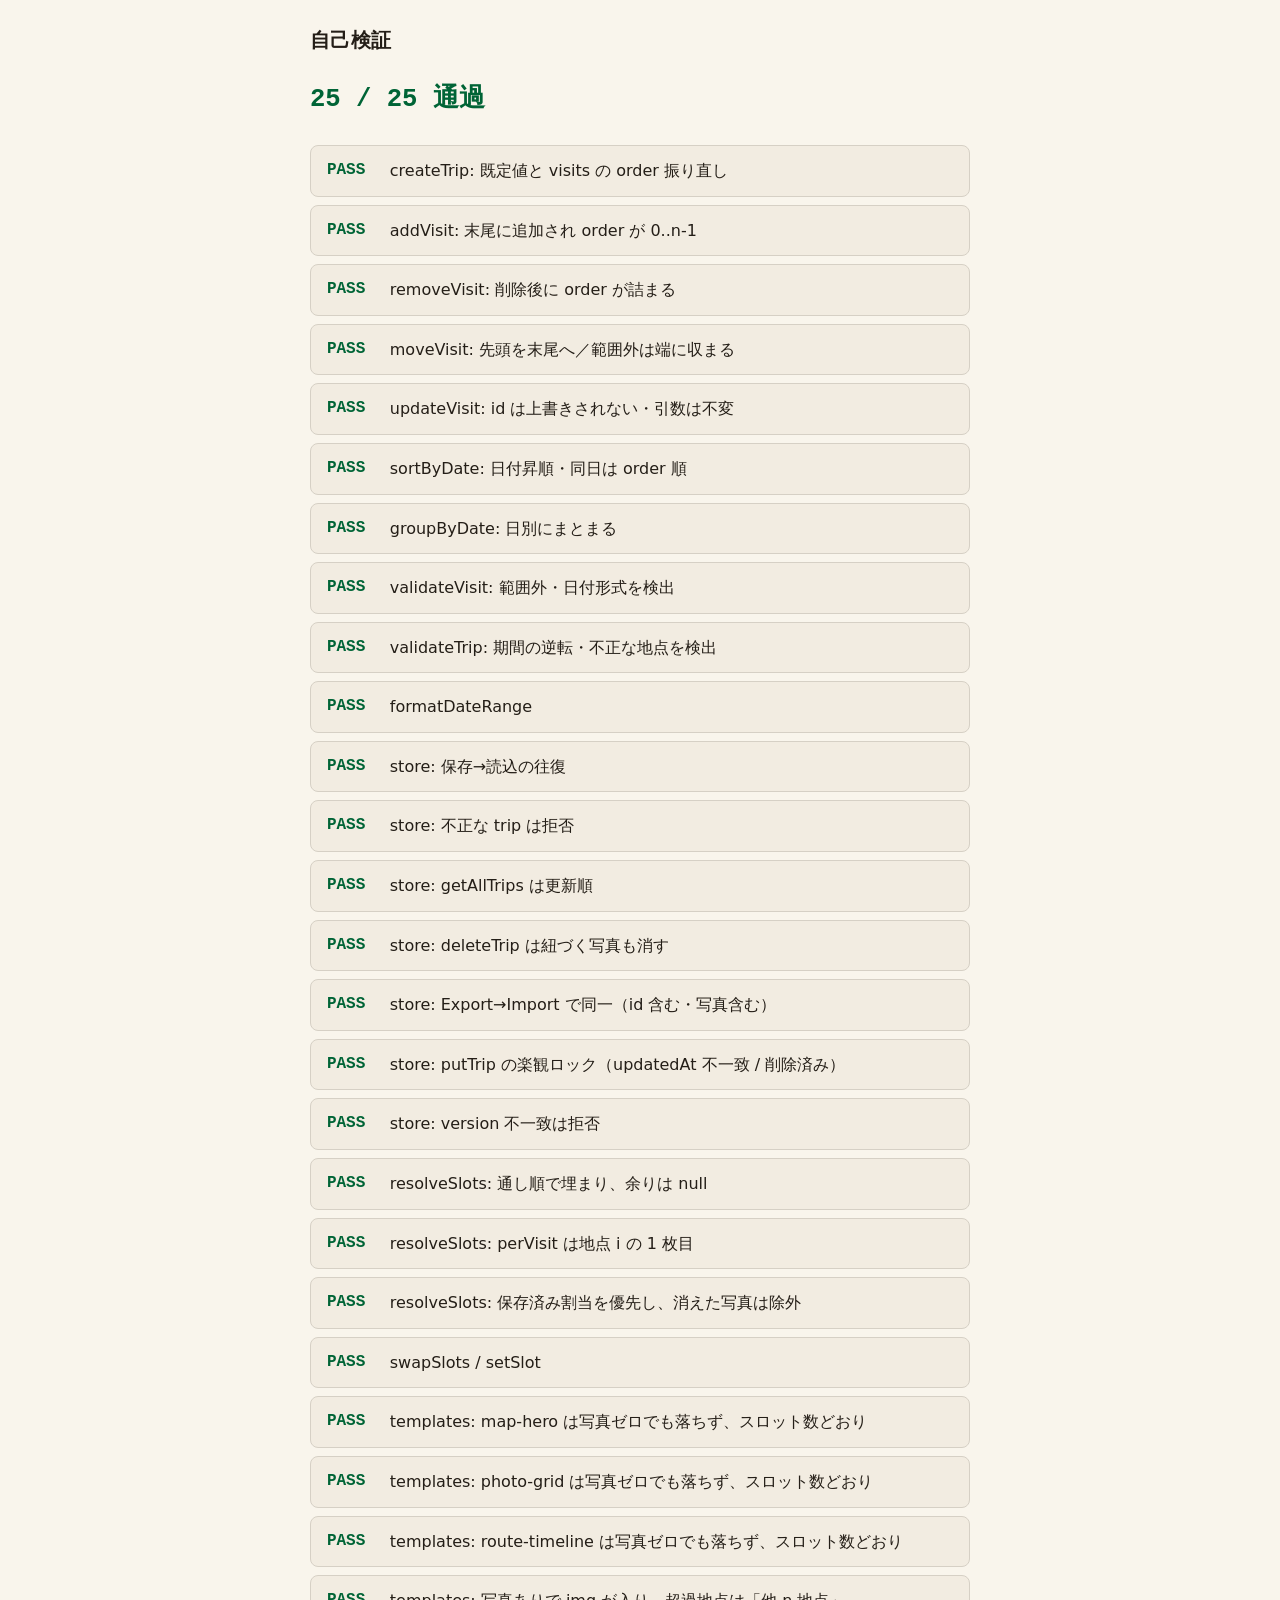
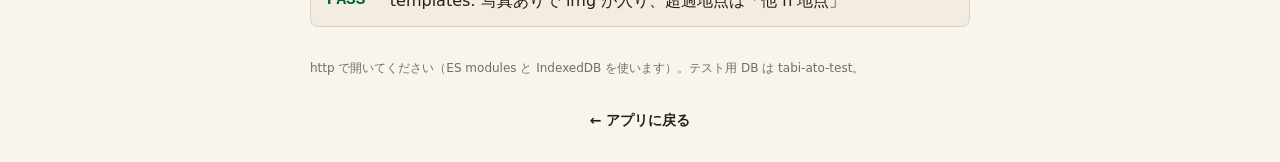
==== tests.html @ 211fb206 "旅あと: 初回公開 旅の訪問地を地図に並べ、A4 1 枚に印刷する Web アプリ。 ビルド無し（HTML/CSS/ES modules）、IndexedDB 保存、Leaflet + OSM、Nom" ====
<!DOCTYPE html>
<html lang="ja">
<head>
<meta charset="utf-8">
<meta name="viewport" content="width=device-width, initial-scale=1">
<title>自己検証 — 旅あと</title>
<link rel="stylesheet" href="css/tokens.css">
<link rel="stylesheet" href="css/style.css">
<style>
  .tests { max-width: 68ch; margin: 0 auto; padding: var(--space-md) var(--space-sm); display: flex; flex-direction: column; gap: var(--space-md); }
  .tests__summary { font-family: var(--font-mono); font-size: var(--text-xl); font-weight: 700; margin: 0; }
  .tests__summary[data-ok="true"]  { color: var(--color-ok); }
  .tests__summary[data-ok="false"] { color: var(--color-danger); }
  .tests__list { list-style: none; margin: 0; padding: 0; display: flex; flex-direction: column; gap: var(--space-2xs); }
  .tests__item { display: grid; grid-template-columns: 5ch minmax(0, 1fr); gap: var(--space-xs);
                 padding: var(--space-xs) var(--space-sm); border: var(--rule-hair) solid var(--color-rule);
                 border-radius: var(--radius-input); background: var(--color-paper-2); }
  .tests__mark { font-family: var(--font-mono); font-weight: 700; }
  .tests__item[data-ok="true"]  .tests__mark { color: var(--color-ok); }
  .tests__item[data-ok="false"] .tests__mark { color: var(--color-danger); }
  .tests__item[data-ok="false"] { border-color: var(--color-danger); }
  .tests__detail { display: block; font-family: var(--font-mono); font-size: var(--text-xs); color: var(--color-ink-3); overflow-wrap: anywhere; }
</style>
</head>
<body>
<main class="tests">
  <h1 class="topbar__title">自己検証</h1>
  <p class="tests__summary" id="summary">実行中…</p>
  <ul class="tests__list" id="list"></ul>
  <p class="hint">http で開いてください（ES modules と IndexedDB を使います）。テスト用 DB は tabi-ato-test。</p>
  <a class="btn btn--ghost" href="index.html">← アプリに戻る</a>
</main>
<script type="module">
  import { run } from './js/tests.js';
  const list = document.getElementById('list');
  const summary = document.getElementById('summary');
  try {
    const results = await run();
    let pass = 0;
    for (const r of results) {
      if (r.ok) pass++;
      const li = document.createElement('li');
      li.className = 'tests__item';
      li.dataset.ok = String(r.ok);
      const mark = document.createElement('span');
      mark.className = 'tests__mark';
      mark.textContent = r.ok ? 'PASS' : 'FAIL';
      const body = document.createElement('span');
      body.textContent = r.name;
      if (!r.ok) {
        const d = document.createElement('span');
        d.className = 'tests__detail';
        d.textContent = r.detail;
        body.appendChild(d);
      }
      li.append(mark, body);
      list.appendChild(li);
    }
    summary.textContent = `${pass} / ${results.length} 通過`;
    summary.dataset.ok = String(pass === results.length);
    window.__testResults = results;
  } catch (e) {
    summary.textContent = `実行に失敗：${e.message}`;
    summary.dataset.ok = 'false';
  }
</script>
</body>
</html>
---- css/tokens.css ----
/* Hallmark · macrostructure: Workbench (single-screen app) · genre: playful (quiet) · theme: custom
 * vibe: 旅のしおり／スタンプ帳 · paper oklch(97% 0.012 85) 生成り · accent oklch(44% 0.085 200) 深い青緑
 * display: system sans (UI) · body: system sans · light theme only (要件)
 * axes: light / grotesk-sans / cool · enrichment: none · nav: N1a (アプリ・戻るのみ) · footer: none
 * pre-emit critique: P4 H4 E4 S4 R5 V4
 */

:root {
  color-scheme: light;

  /* ---- フォント（画面UI。印刷テンプレのフォントは print.css 側で切替） ---- */
  --font-display: "Segoe UI Variable Display", "Segoe UI", "Hiragino Sans",
                  "Yu Gothic UI", "Noto Sans JP", system-ui, sans-serif;
  --font-body:    "Segoe UI", "Hiragino Sans", "Yu Gothic UI",
                  "Noto Sans JP", system-ui, sans-serif;
  --font-mono:    "Cascadia Mono", Consolas, Menlo, "BIZ UDGothic", monospace;

  /* ---- 紙とインク：生成りの地。純白・純黒は使わない ---- */
  --color-paper:    oklch(97% 0.012 85);
  --color-paper-2:  oklch(94.5% 0.016 85);
  --color-paper-3:  oklch(90.5% 0.020 85);

  --color-ink:      oklch(24% 0.016 70);
  --color-ink-2:    oklch(42% 0.018 70);
  --color-ink-3:    oklch(54% 0.016 70);

  --color-rule:        oklch(86% 0.016 85);
  --color-rule-strong: oklch(72% 0.020 80);

  /* ---- アクセント：深い青緑 1 色のトーンランプ ---- */
  --color-accent:       oklch(44% 0.085 200);  /* 主ボタン・ピン（白文字と 7.5:1） */
  --color-accent-deep:  oklch(36% 0.080 200);  /* 押下 */
  --color-accent-soft:  oklch(78% 0.060 200);  /* ルート線の淡色・選択枠 */
  --color-accent-pale:  oklch(90% 0.035 200);  /* 選択行の地 */
  --color-accent-tint:  oklch(95% 0.018 200);  /* ホバーの地 */
  --color-accent-ink:   oklch(99% 0.005 90);   /* アクセント上の文字 */

  /* ---- 状態 ---- */
  --color-focus:   oklch(50% 0.16 250);
  --color-ok:      oklch(44% 0.11 155);
  --color-ok-soft: oklch(92% 0.05 155);
  --color-danger:  oklch(52% 0.16 25);
  --color-danger-soft: oklch(94% 0.04 25);

  /* ---- タイプスケール ---- */
  --text-xs:  0.75rem;
  --text-sm:  0.875rem;
  --text-md:  1rem;
  --text-lg:  1.25rem;
  --text-xl:  1.6rem;
  --text-2xl: 2.1rem;
  --text-display: clamp(1.8rem, 3vw + 1rem, 2.6rem);
  --leading-tight: 1.2;
  --leading-body:  1.6;

  /* ---- 4pt spacing ---- */
  --space-3xs: 0.25rem;
  --space-2xs: 0.5rem;
  --space-xs:  0.75rem;
  --space-sm:  1rem;
  --space-md:  1.5rem;
  --space-lg:  2rem;
  --space-xl:  3rem;
  --space-2xl: 4rem;

  /* ---- 角丸・罫線・影 ---- */
  --radius-card:  12px;
  --radius-input: 8px;
  --radius-pill:  999px;
  --rule-hair: 1px;
  --rule-bold: 2px;
  --shadow-card: 0 6px 20px -14px oklch(40% 0.05 80 / 0.5);
  --shadow-lift: 0 14px 32px -16px oklch(40% 0.06 80 / 0.6);

  /* ---- モーション ---- */
  --ease-out:    cubic-bezier(0.16, 1, 0.3, 1);
  --ease-in:     cubic-bezier(0.7, 0, 0.84, 0);
  --ease-in-out: cubic-bezier(0.65, 0, 0.35, 1);
  --dur-short: 140ms;
  --dur-med:   240ms;
  --dur-long:  520ms;

  --tap: 44px;
}
---- css/style.css ----
/* Hallmark · macrostructure: Workbench · tone: calm / friendly · anchor hue: teal 200 · see tokens.css */

*, *::before, *::after { box-sizing: border-box; }
html, body { overflow-x: clip; }
html { height: 100%; }
body {
  margin: 0;
  min-height: 100%;
  font-family: var(--font-body);
  font-size: var(--text-md);
  line-height: var(--leading-body);
  color: var(--color-ink);
  background: var(--color-paper);
  -webkit-font-smoothing: antialiased;
}
#app { min-height: 100vh; display: flex; flex-direction: column; }
a { color: var(--color-accent); }
input, button { font: inherit; color: inherit; }
button { cursor: pointer; }
:focus-visible { outline: var(--rule-bold) solid var(--color-focus); outline-offset: 2px; }

/* ---- トップバー ---------------------------------------------------- */
.topbar {
  display: flex; align-items: center; gap: var(--space-sm);
  padding: var(--space-xs) var(--space-sm);
  border-bottom: var(--rule-hair) solid var(--color-rule);
  background: var(--color-paper);
  min-height: 56px;
}
.topbar__title { margin: 0; font-family: var(--font-display); font-size: var(--text-lg); font-weight: 700; letter-spacing: 0.02em; flex: 1; }
.topbar__nav { display: flex; align-items: center; gap: var(--space-2xs); margin-left: auto; }
.topbar__trip { flex: 1; min-width: 0; display: flex; flex-direction: column; gap: 2px; }
.title-input {
  width: 100%; min-width: 0; border: 0; background: transparent; padding: 2px 0;
  font-family: var(--font-display); font-size: var(--text-lg); font-weight: 700;
  border-bottom: var(--rule-hair) solid transparent;
}
.title-input:hover, .title-input:focus { border-bottom-color: var(--color-rule-strong); outline: none; }
.date-range { display: flex; align-items: center; gap: var(--space-2xs); font-size: var(--text-sm); color: var(--color-ink-2); }
.date-range input { border: 0; background: transparent; padding: 0; font-size: var(--text-sm); color: var(--color-ink-2); }
.save-status { font-size: var(--text-xs); color: var(--color-ink-3); white-space: nowrap; }

/* ---- ボタン ---------------------------------------------------------- */
.btn {
  display: inline-flex; align-items: center; justify-content: center; gap: var(--space-3xs);
  min-height: 36px; padding: 0 var(--space-sm);
  border: var(--rule-hair) solid var(--color-rule-strong); border-radius: var(--radius-input);
  background: var(--color-paper); color: var(--color-ink);
  text-decoration: none; white-space: nowrap; font-size: var(--text-sm); font-weight: 600;
  transition: background var(--dur-short) var(--ease-out), transform var(--dur-short) var(--ease-out);
}
.btn:hover { background: var(--color-paper-2); }
.btn:active { transform: translateY(1px); }
.btn:disabled { opacity: 0.4; cursor: default; transform: none; }
.btn--primary { background: var(--color-accent); border-color: var(--color-accent); color: var(--color-accent-ink); }
.btn--primary:hover { background: var(--color-accent-deep); }
.btn--ghost { border-color: transparent; background: transparent; }
.btn--ghost:hover { background: var(--color-paper-2); }
.btn--sm { min-height: 30px; padding: 0 var(--space-xs); font-size: var(--text-xs); }
.btn--icon { min-height: 28px; min-width: 28px; padding: 0; border-color: transparent; background: transparent; font-size: var(--text-xs); color: var(--color-ink-3); }
.btn--icon:hover { background: var(--color-paper-3); color: var(--color-ink); }
.btn--danger:hover { background: var(--color-danger-soft); color: var(--color-danger); }

/* ---- 一覧 ------------------------------------------------------------ */
.page { flex: 1; width: 100%; max-width: 760px; margin: 0 auto; padding: var(--space-md) var(--space-sm); }
.trip-list { list-style: none; margin: 0; padding: 0; display: flex; flex-direction: column; gap: var(--space-xs); }
.trip-card {
  display: flex; align-items: center; gap: var(--space-sm);
  border: var(--rule-hair) solid var(--color-rule); border-radius: var(--radius-card);
  background: var(--color-paper-2); padding: var(--space-xs) var(--space-sm);
}
.trip-card__main { flex: 1; min-width: 0; display: flex; flex-direction: column; text-decoration: none; color: inherit; }
.trip-card__title { font-family: var(--font-display); font-weight: 700; font-size: var(--text-lg); overflow-wrap: anywhere; }
.trip-card__meta { font-size: var(--text-sm); color: var(--color-ink-3); }
.trip-card__actions { display: flex; gap: var(--space-3xs); }
.empty { color: var(--color-ink-3); padding: var(--space-md) var(--space-sm); text-align: center; margin: 0; }

/* ---- 編集画面（Workbench） ------------------------------------------- */
.workbench { flex: 1; display: grid; grid-template-columns: minmax(300px, 380px) minmax(0, 1fr); min-height: 0; }
.panel { display: flex; flex-direction: column; min-height: 0; border-right: var(--rule-hair) solid var(--color-rule); background: var(--color-paper); }
.map-pane { position: relative; min-height: 320px; }
.map { position: absolute; inset: 0; background: var(--color-paper-3); }

.search { position: relative; padding: var(--space-sm); border-bottom: var(--rule-hair) solid var(--color-rule); }
.search-input {
  width: 100%; min-height: var(--tap); padding: 0 var(--space-sm);
  border: var(--rule-hair) solid var(--color-rule-strong); border-radius: var(--radius-input); background: var(--color-paper);
}
.search-input:focus { border-color: var(--color-accent); outline: none; box-shadow: 0 0 0 3px var(--color-accent-pale); }
.search-results {
  position: absolute; left: var(--space-sm); right: var(--space-sm); top: calc(var(--space-sm) + var(--tap) + 4px); z-index: 20;
  list-style: none; margin: 0; padding: var(--space-3xs);
  background: var(--color-paper); border: var(--rule-hair) solid var(--color-rule-strong); border-radius: var(--radius-input);
  box-shadow: var(--shadow-lift); max-height: 50vh; overflow: auto;
}
.search-results__item {
  display: flex; flex-direction: column; width: 100%; text-align: left;
  padding: var(--space-2xs) var(--space-xs); border: 0; border-radius: var(--radius-input); background: transparent;
}
.search-results__item:hover { background: var(--color-accent-tint); }
.search-results__name { font-weight: 600; }
.search-results__addr { font-size: var(--text-xs); color: var(--color-ink-3); overflow-wrap: anywhere; }
.search-results__note { padding: var(--space-2xs) var(--space-xs); font-size: var(--text-sm); color: var(--color-ink-3); }
.search-results__note--error { color: var(--color-danger); }
.hint { margin: var(--space-2xs) 0 0; font-size: var(--text-xs); color: var(--color-ink-3); }

.visit-list { list-style: none; margin: 0; padding: var(--space-2xs); flex: 1; overflow: auto; display: flex; flex-direction: column; gap: var(--space-3xs); }
.visit {
  display: grid; grid-template-columns: 28px minmax(0, 1fr) auto; align-items: center; gap: var(--space-2xs);
  padding: var(--space-2xs); border-radius: var(--radius-input); border: var(--rule-hair) solid transparent;
  cursor: pointer; transition: background var(--dur-short) var(--ease-out);
}
.visit:hover { background: var(--color-paper-2); }
.visit--active { background: var(--color-accent-pale); border-color: var(--color-accent-soft); }
.visit__no {
  width: 28px; height: 28px; border-radius: 50%; display: grid; place-items: center;
  background: var(--color-accent); color: var(--color-accent-ink); font-family: var(--font-mono); font-size: var(--text-sm); font-weight: 700;
}
.visit__body { display: flex; flex-direction: column; gap: 2px; min-width: 0; }
.visit__name, .visit__date { border: 0; background: transparent; padding: 2px 4px; border-radius: 4px; min-width: 0; }
.visit__name { font-weight: 600; }
.visit__date { font-size: var(--text-xs); color: var(--color-ink-2); }
.visit__name:hover, .visit__date:hover { background: var(--color-paper); }
.visit__actions { display: flex; flex-direction: column; }

/* ---- Leaflet 上の番号ピン（丸＋下向き三角。画像は使わない） ---------- */
.pin-wrap { background: transparent; border: 0; }
.pin {
  position: relative; display: grid; place-items: center; width: 28px; height: 28px; border-radius: 50%;
  background: var(--color-accent); color: var(--color-accent-ink);
  border: 2px solid var(--color-paper); box-shadow: 0 2px 6px oklch(0% 0 0 / 0.3);
  font-family: var(--font-mono); font-size: 13px; font-weight: 700; line-height: 1;
}
.pin::after {
  content: ''; position: absolute; left: 50%; top: 100%; transform: translate(-50%, -3px);
  border: 6px solid transparent; border-top: 8px solid var(--color-accent); border-bottom: 0;
}
.pin-wrap--active .pin { background: var(--color-danger); transform: scale(1.15); }
.pin-wrap--active .pin::after { border-top-color: var(--color-danger); }
.leaflet-container { font-family: var(--font-body); }
.leaflet-control-attribution { font-size: 10px; }

/* ---- トースト ------------------------------------------------------- */
.toast {
  position: fixed; left: 50%; bottom: var(--space-md); transform: translateX(-50%); z-index: 1000;
  max-width: min(90vw, 480px); padding: var(--space-2xs) var(--space-sm);
  border-radius: var(--radius-input); background: var(--color-ink); color: var(--color-paper); font-size: var(--text-sm);
  box-shadow: var(--shadow-lift);
}
.toast[data-kind="error"] { background: var(--color-danger); }

/* ---- モバイル ------------------------------------------------------- */
@media (max-width: 767px) {
  .workbench { grid-template-columns: minmax(0, 1fr); grid-template-rows: 45vh minmax(0, 1fr); }
  .map-pane { order: -1; min-height: 0; }
  .panel { border-right: 0; border-top: var(--rule-hair) solid var(--color-rule); }
  .topbar { flex-wrap: wrap; }
  .topbar__trip { flex-basis: 100%; order: 3; }
}

@media (prefers-reduced-motion: reduce) {
  *, *::before, *::after { transition-duration: 1ms !important; animation-duration: 1ms !important; }
}

/* ---- 訪問地の詳細（選択中のみ展開） ----------------------------------- */
.visit__meta { display: flex; align-items: center; gap: var(--space-2xs); }
.visit__badge { font-size: var(--text-xs); color: var(--color-ink-3); }
.visit__detail { display: flex; flex-direction: column; gap: var(--space-2xs); margin-top: var(--space-2xs); cursor: default; }
.visit__field { display: flex; align-items: center; gap: var(--space-2xs); font-size: var(--text-xs); color: var(--color-ink-2); }
.visit__transport, .visit__comment {
  border: var(--rule-hair) solid var(--color-rule-strong); border-radius: var(--radius-input);
  background: var(--color-paper); padding: var(--space-3xs) var(--space-2xs); font-size: var(--text-sm);
}
.visit__comment { resize: vertical; width: 100%; line-height: 1.5; }
.visit__photos { display: flex; flex-wrap: wrap; gap: var(--space-2xs); }
.thumb {
  position: relative; margin: 0; width: 64px; height: 64px; border-radius: var(--radius-input); overflow: hidden;
  background: var(--color-paper-3); display: grid; place-items: center;
}
.thumb img { width: 100%; height: 100%; object-fit: cover; display: block; }
.thumb__missing { font-size: var(--text-xs); color: var(--color-ink-3); }
.thumb__remove {
  position: absolute; top: 2px; right: 2px; width: 20px; height: 20px; border: 0; border-radius: 50%;
  background: oklch(20% 0.01 70 / 0.7); color: var(--color-paper); font-size: 12px; line-height: 1; display: grid; place-items: center;
}
.thumb--add { border: var(--rule-hair) dashed var(--color-rule-strong); background: transparent; color: var(--color-ink-2); font-size: var(--text-xs); }
.thumb--add:hover { background: var(--color-paper-2); }
.visit__no { cursor: grab; touch-action: none; }
.visit--dragging { opacity: 0.4; }
.visit--over { box-shadow: inset 0 var(--rule-bold) 0 var(--color-accent); }

/* ---- 地図スタイル切替 ----------------------------------------------- */
.map-style {
  position: absolute; top: var(--space-2xs); right: var(--space-2xs); z-index: 500;
  display: flex; border: var(--rule-hair) solid var(--color-rule-strong); border-radius: var(--radius-input);
  background: var(--color-paper); overflow: hidden; box-shadow: var(--shadow-card);
}
.map-style__btn { border: 0; background: transparent; padding: var(--space-3xs) var(--space-xs); font-size: var(--text-xs); font-weight: 600; color: var(--color-ink-2); }
.map-style__btn[aria-pressed="true"] { background: var(--color-accent); color: var(--color-accent-ink); }

/* ---- 印刷ビュー ------------------------------------------------------ */
.print-layout { flex: 1; display: grid; grid-template-columns: 300px minmax(0, 1fr); min-height: 0; }
.print-panel { padding: var(--space-sm); border-right: var(--rule-hair) solid var(--color-rule); overflow: auto; display: flex; flex-direction: column; gap: var(--space-sm); }
.print-stage { padding: var(--space-sm); overflow: auto; background: var(--color-paper-2); }
.print-note { margin: 0 0 var(--space-2xs); }
.sheet-viewport { width: 100%; }
.field { display: flex; flex-direction: column; gap: var(--space-3xs); }
.field__label { font-size: var(--text-xs); font-weight: 700; color: var(--color-ink-2); letter-spacing: 0.04em; }
.input { min-height: 36px; padding: 0 var(--space-xs); border: var(--rule-hair) solid var(--color-rule-strong); border-radius: var(--radius-input); background: var(--color-paper); width: 100%; }
.check { font-size: var(--text-sm); display: flex; align-items: center; gap: var(--space-3xs); }
.choice-row { display: flex; flex-wrap: wrap; gap: var(--space-3xs); }
.chip {
  min-height: 32px; padding: 0 var(--space-xs); border: var(--rule-hair) solid var(--color-rule-strong); border-radius: var(--radius-pill);
  background: var(--color-paper); font-size: var(--text-sm); font-weight: 600; color: var(--color-ink-2);
}
.chip:hover { background: var(--color-paper-2); }
.chip[aria-pressed="true"] { background: var(--color-accent); border-color: var(--color-accent); color: var(--color-accent-ink); }
.swatch { width: 32px; height: 32px; border-radius: 50%; border: 3px solid var(--color-paper); box-shadow: 0 0 0 1px var(--color-rule-strong); }
.swatch[aria-pressed="true"] { box-shadow: 0 0 0 2px var(--color-ink); }
.swatch--ai { background: oklch(40% 0.10 250); }
.swatch--shu { background: oklch(52% 0.17 30); }
.swatch--midori { background: oklch(42% 0.09 160); }
.swatch--karashi { background: oklch(58% 0.12 85); }
.swatch--budou { background: oklch(40% 0.11 320); }
.photo-bank { display: flex; flex-wrap: wrap; gap: var(--space-3xs); margin-top: var(--space-2xs); }
.bank-item { position: relative; width: 56px; height: 56px; padding: 0; border: 2px solid transparent; border-radius: var(--radius-input); overflow: hidden; background: var(--color-paper-3); }
.bank-item img { width: 100%; height: 100%; object-fit: cover; display: block; }
.bank-item--used { opacity: 0.45; }
.bank-item:disabled { cursor: default; }
.bank-item:not(:disabled):hover { border-color: var(--color-accent); }
.bank-item__no { position: absolute; left: 2px; bottom: 2px; min-width: 16px; height: 16px; padding: 0 4px; border-radius: 8px; background: var(--color-accent); color: var(--color-accent-ink); font-size: 10px; font-weight: 700; display: grid; place-items: center; }

@media (max-width: 767px) {
  .print-layout { grid-template-columns: minmax(0, 1fr); }
  .print-panel { border-right: 0; border-bottom: var(--rule-hair) solid var(--color-rule); }
}

/* ---- 設定 ------------------------------------------------------------ */
.settings { display: flex; flex-direction: column; gap: var(--space-md); }
.card { border: var(--rule-hair) solid var(--color-rule); border-radius: var(--radius-card); background: var(--color-paper-2); padding: var(--space-md); display: flex; flex-direction: column; gap: var(--space-xs); }
.card__title { margin: 0; font-family: var(--font-display); font-size: var(--text-lg); }
.card p { margin: 0; color: var(--color-ink-2); font-size: var(--text-sm); }
.btn-row { display: flex; flex-wrap: wrap; gap: var(--space-2xs); }
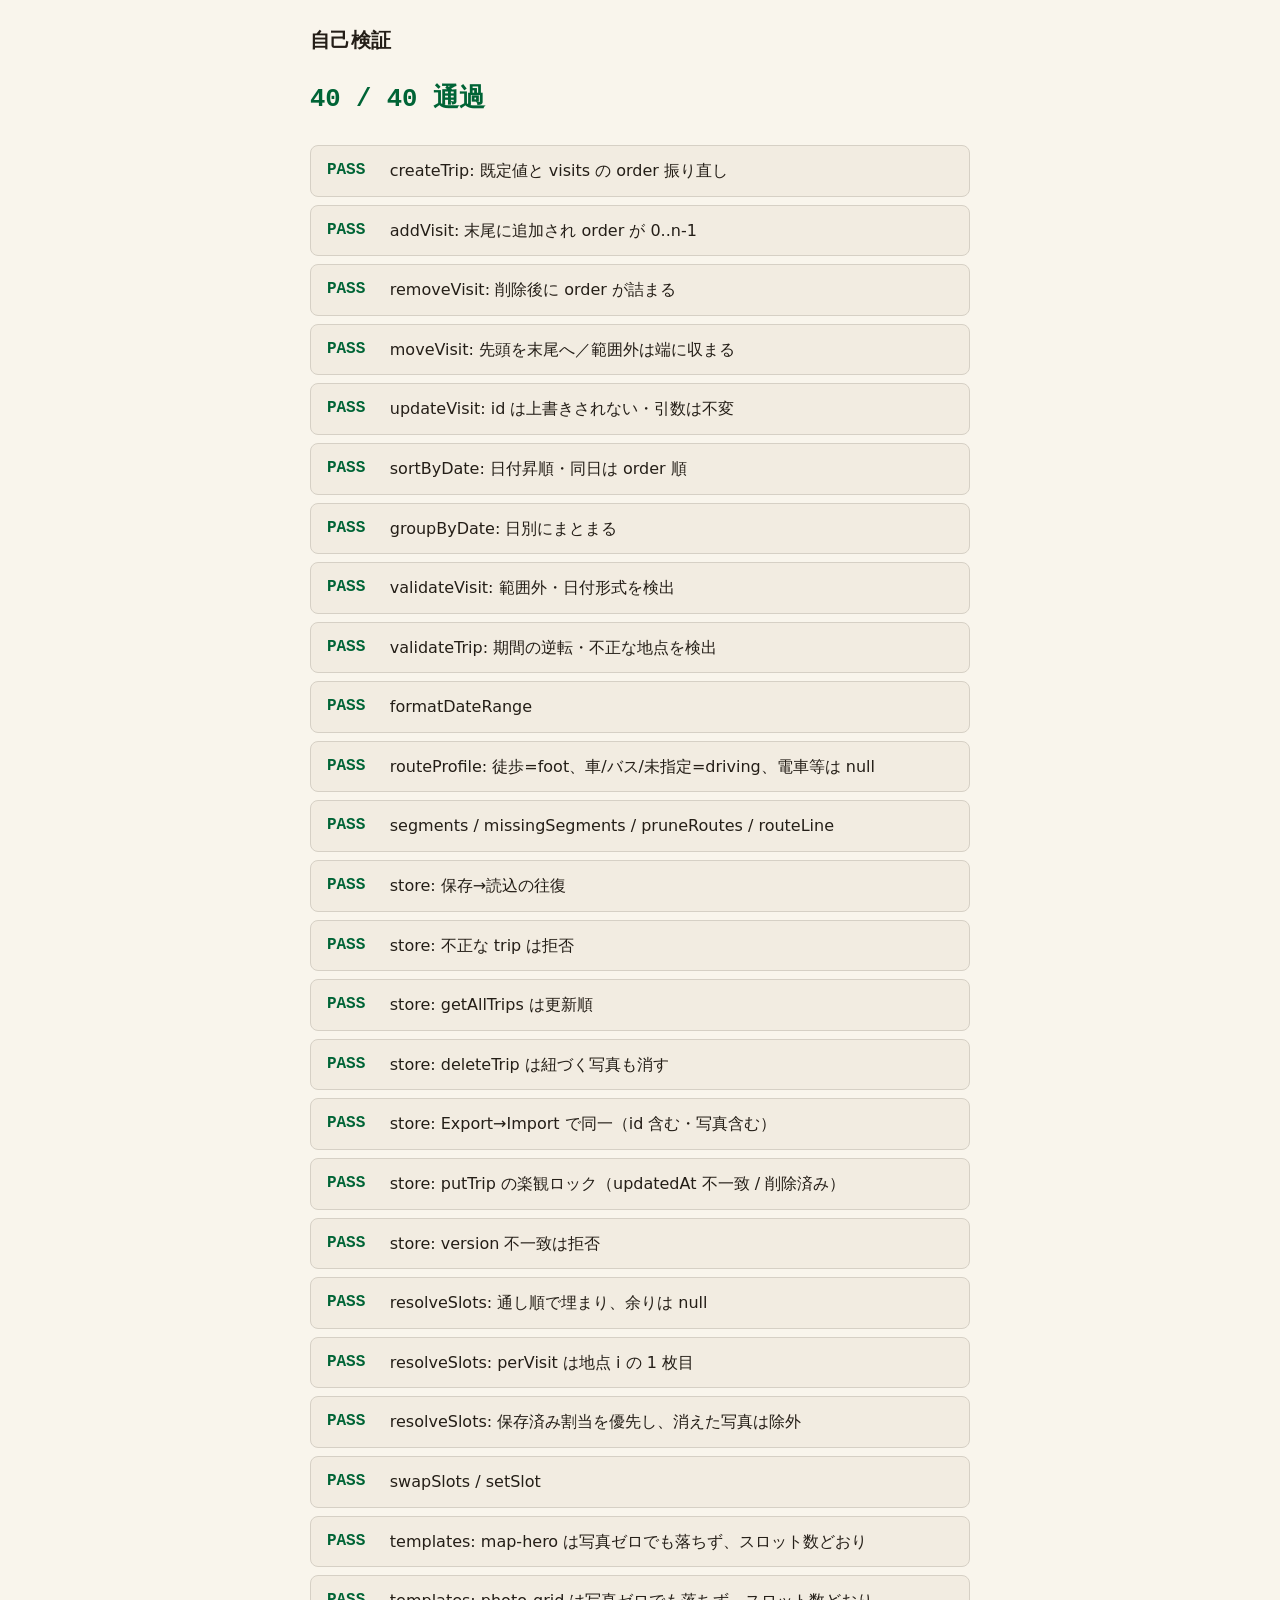
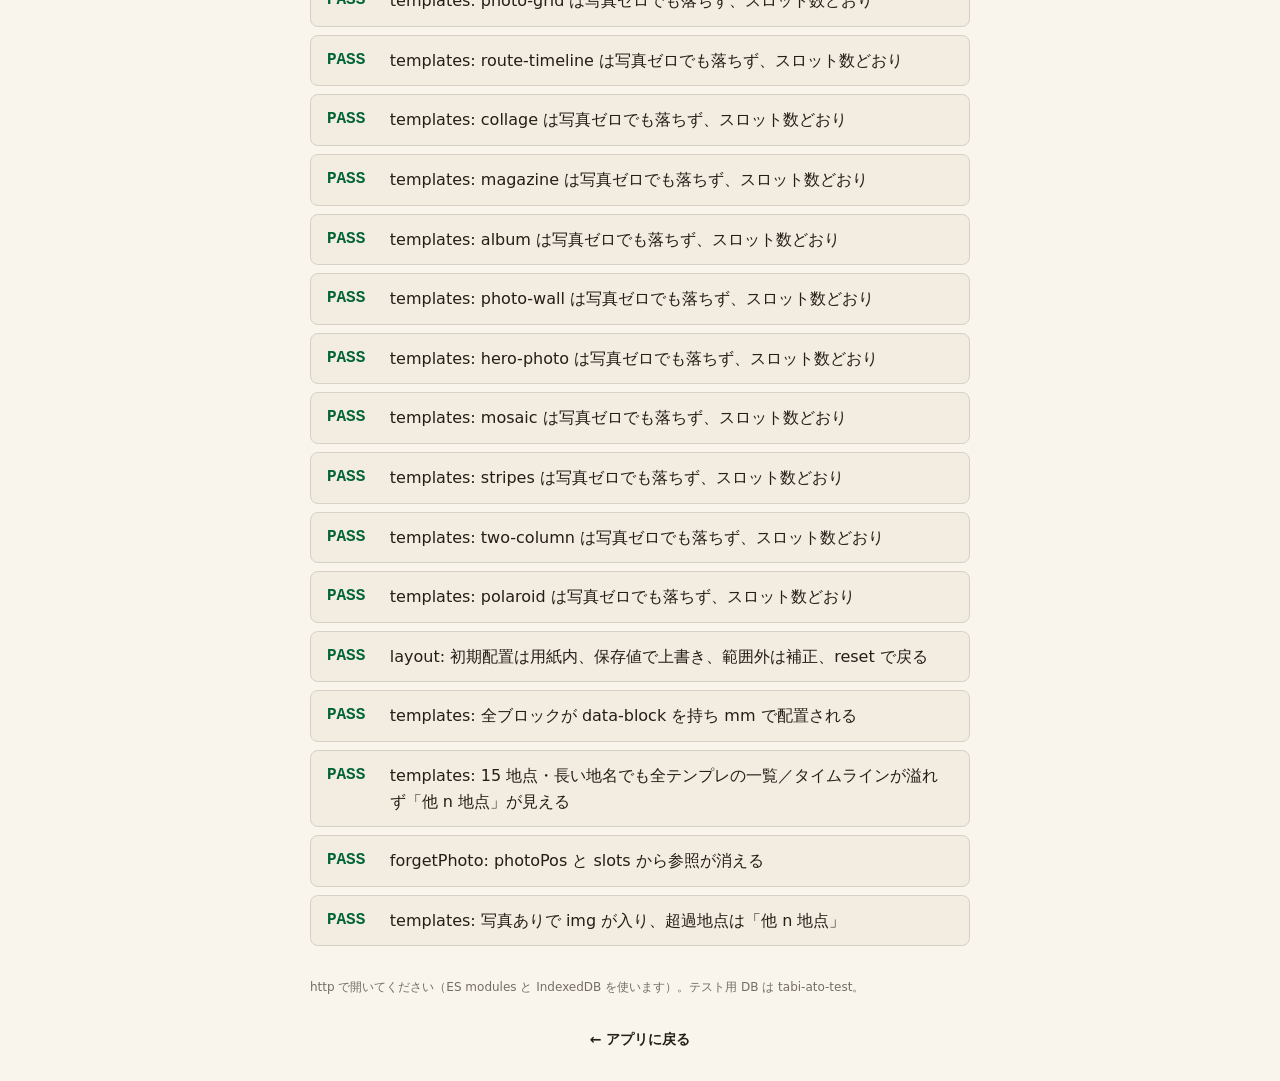
==== commit d49ff343: "QA 診断 15 件を修正（遷移時の保存待ち、Canvas 地図、溢れ補正、履歴、印刷の枠線・帰属、スマホ配置ほか） Co-Authored-By: Claude Opus 5 <noreply@an" ====
--- a/tests.html
+++ b/tests.html
@@ -6,6 +6,7 @@
 <title>自己検証 — 旅あと</title>
 <link rel="stylesheet" href="css/tokens.css">
 <link rel="stylesheet" href="css/style.css">
+<link rel="stylesheet" href="css/print.css">
 <style>
   .tests { max-width: 68ch; margin: 0 auto; padding: var(--space-md) var(--space-sm); display: flex; flex-direction: column; gap: var(--space-md); }
   .tests__summary { font-family: var(--font-mono); font-size: var(--text-xl); font-weight: 700; margin: 0; }
--- a/css/style.css
+++ b/css/style.css
@@ -190,8 +190,8 @@
 .visit--over { box-shadow: inset 0 var(--rule-bold) 0 var(--color-accent); }
 
 /* ---- 地図スタイル切替 ----------------------------------------------- */
+.map-ctls { position: absolute; top: var(--space-2xs); right: var(--space-2xs); z-index: 500; display: flex; gap: var(--space-2xs); }
 .map-style {
-  position: absolute; top: var(--space-2xs); right: var(--space-2xs); z-index: 500;
   display: flex; border: var(--rule-hair) solid var(--color-rule-strong); border-radius: var(--radius-input);
   background: var(--color-paper); overflow: hidden; box-shadow: var(--shadow-card);
 }
@@ -199,9 +199,12 @@
 .map-style__btn[aria-pressed="true"] { background: var(--color-accent); color: var(--color-accent-ink); }
 
 /* ---- 印刷ビュー ------------------------------------------------------ */
+/* 画面の高さに収め、パネルとプレビューをそれぞれ内部スクロールにする（プレビューが画面外へ逃げない） */
+#app:has(> .print-layout) { height: 100vh; height: 100dvh; min-height: 0; }
 .print-layout { flex: 1; display: grid; grid-template-columns: 300px minmax(0, 1fr); min-height: 0; }
-.print-panel { padding: var(--space-sm); border-right: var(--rule-hair) solid var(--color-rule); overflow: auto; display: flex; flex-direction: column; gap: var(--space-sm); }
-.print-stage { padding: var(--space-sm); overflow: auto; background: var(--color-paper-2); }
+.print-panel { padding: var(--space-sm); border-right: var(--rule-hair) solid var(--color-rule); overflow: auto; min-height: 0; display: flex; flex-direction: column; gap: var(--space-sm); }
+.print-stage { padding: var(--space-sm); overflow: auto; min-height: 0; background: var(--color-paper-2); }
+.backup-hint { margin: 0 0 var(--space-sm); padding: var(--space-2xs) var(--space-sm); border: var(--rule-hair) solid var(--color-rule-strong); border-radius: var(--radius-input); background: var(--color-paper-2); }
 .print-note { margin: 0 0 var(--space-2xs); }
 .sheet-viewport { width: 100%; }
 .field { display: flex; flex-direction: column; gap: var(--space-3xs); }
@@ -231,8 +234,10 @@
 .bank-item__no { position: absolute; left: 2px; bottom: 2px; min-width: 16px; height: 16px; padding: 0 4px; border-radius: 8px; background: var(--color-accent); color: var(--color-accent-ink); font-size: 10px; font-weight: 700; display: grid; place-items: center; }
 
 @media (max-width: 767px) {
-  .print-layout { grid-template-columns: minmax(0, 1fr); }
-  .print-panel { border-right: 0; border-bottom: var(--rule-hair) solid var(--color-rule); }
+  /* スマホ：上にプレビュー（固定高）、下にパネル（ドロワー風にスクロール） */
+  .print-layout { grid-template-columns: minmax(0, 1fr); grid-template-rows: minmax(0, 52vh) minmax(0, 1fr); }
+  .print-stage { order: -1; }
+  .print-panel { border-right: 0; border-top: var(--rule-hair) solid var(--color-rule); }
 }
 
 /* ---- 設定 ------------------------------------------------------------ */
@@ -241,3 +246,40 @@
 .card__title { margin: 0; font-family: var(--font-display); font-size: var(--text-lg); }
 .card p { margin: 0; color: var(--color-ink-2); font-size: var(--text-sm); }
 .btn-row { display: flex; flex-wrap: wrap; gap: var(--space-2xs); }
+.route-note {
+  position: absolute; left: var(--space-2xs); bottom: var(--space-md); z-index: 500; margin: 0;
+  padding: var(--space-3xs) var(--space-xs); border-radius: var(--radius-input);
+  background: var(--color-paper); border: var(--rule-hair) solid var(--color-rule-strong); font-size: var(--text-xs); color: var(--color-ink-2);
+  box-shadow: var(--shadow-card); max-width: min(80%, 360px);
+}
+.layout-field { padding-bottom: var(--space-xs); border-bottom: var(--rule-hair) solid var(--color-rule); }
+
+/* ---- 印刷ビュー：テンプレ選択タイル ----------------------------------- */
+.tiles { display: flex; flex-wrap: wrap; gap: var(--space-2xs); }
+.tile {
+  display: flex; flex-direction: column; align-items: center; gap: 2px; width: 84px; padding: var(--space-3xs);
+  border: var(--rule-hair) solid var(--color-rule-strong); border-radius: var(--radius-input); background: var(--color-paper);
+}
+.tile:hover { background: var(--color-paper-2); }
+.tile[aria-pressed="true"] { border-color: var(--color-accent); box-shadow: 0 0 0 2px var(--color-accent-pale); }
+.tile__mini { position: relative; background: #fff; border: var(--rule-hair) solid var(--color-rule); box-shadow: var(--shadow-card); }
+.tile__b { position: absolute; display: block; }
+.tile__b--slot { background: oklch(78% 0.02 80); }
+.tile__b--map { background: var(--color-accent-soft); }
+.tile__b--head { background: transparent; border-top: 3px solid var(--color-accent); }
+.tile__b--legend { background: repeating-linear-gradient(0deg, transparent 0 1px, var(--color-rule-strong) 1px 2px); opacity: 0.7; }
+.tile__b--timeline { background: repeating-linear-gradient(0deg, transparent 0 2px, var(--color-rule-strong) 2px 3px); opacity: 0.7; }
+.tile__name { font-size: var(--text-xs); font-weight: 600; line-height: 1.2; }
+.tile__meta { font-size: 10px; color: var(--color-ink-3); }
+
+/* ---- レイアウト調整：数値入力・履歴 ---------------------------------- */
+.num-row { display: grid; grid-template-columns: repeat(4, minmax(0, 1fr)); gap: var(--space-3xs); }
+.num { display: flex; flex-direction: column; font-size: 10px; color: var(--color-ink-3); }
+.input--num { min-height: 30px; padding: 0 var(--space-3xs); font-size: var(--text-sm); }
+
+/* ---- 写真のドラッグ：ゴースト ---------------------------------------- */
+.drag-ghost {
+  position: fixed; z-index: 2000; width: 72px; height: 72px; object-fit: cover; border-radius: var(--radius-input);
+  transform: translate(-50%, -50%) rotate(-3deg); box-shadow: var(--shadow-lift); pointer-events: none; opacity: 0.9;
+}
+.bank-item { touch-action: none; }
--- a/css/print.css
+++ b/css/print.css
@@ -0,0 +1,124 @@
+/* print.css — A4 印刷レイアウト。画面上は .sheet-viewport 内で scale 縮小、印刷時は原寸。 */
+
+/* ---- テーマ変数（アクセント 5 色・フォント 3 種）------------------------
+   .sheet 内は hex のみ。html2canvas 1.4 が oklch を解釈できないため（画面 UI は tokens.css の oklch のまま） */
+.sheet { --sheet-accent: #124a7b; --sheet-accent-soft: #d6e7f8; --sheet-font: "Noto Sans JP", "Hiragino Sans", "Yu Gothic", sans-serif; }
+.sheet.accent-ai      { --sheet-accent: #124a7b; --sheet-accent-soft: #d6e7f8; }
+.sheet.accent-shu     { --sheet-accent: #b63325;  --sheet-accent-soft: #ffe2dc; }
+.sheet.accent-midori  { --sheet-accent: #0c5c3c; --sheet-accent-soft: #d8eee1; }
+.sheet.accent-karashi { --sheet-accent: #9b7300;  --sheet-accent-soft: #fbedd1; }
+.sheet.accent-budou   { --sheet-accent: #61316c; --sheet-accent-soft: #f1e2f5; }
+.sheet.font-gothic { --sheet-font: "Noto Sans JP", "Hiragino Sans", "Yu Gothic", sans-serif; }
+.sheet.font-mincho { --sheet-font: "Noto Serif JP", "Hiragino Mincho ProN", "Yu Mincho", serif; }
+.sheet.font-hand   { --sheet-font: "Zen Kurenaido", "Noto Sans JP", sans-serif; }
+
+/* ---- 用紙 ------------------------------------------------------------ */
+.sheet {
+  --sheet-ink: #1e1a15;
+  --sheet-ink-2: #635c55;
+  --sheet-paper: #fcfaf6;
+  --sheet-rule: #dcd7cf;
+  width: 210mm; height: 297mm;
+  box-sizing: border-box; overflow: hidden; position: relative;
+  background: var(--sheet-paper); color: var(--sheet-ink);
+  font-family: var(--sheet-font); font-size: 10pt; line-height: 1.5;
+  -webkit-print-color-adjust: exact; print-color-adjust: exact;
+}
+.sheet[data-orientation="landscape"] { width: 297mm; height: 210mm; }
+.sheet * { box-sizing: border-box; }
+/* ブロックは templates.js の blocks（または Trip.layout）による絶対配置。left/top/width/height はインラインで入る */
+.sheet > [data-block] { position: absolute; overflow: hidden; min-width: 0; min-height: 0; }
+.sheet .leaflet-container { background: var(--sheet-accent-soft); font-family: inherit; }
+.sheet .leaflet-control-attribution { font-size: 6pt; background: rgba(255,255,255,0.7); }
+.sheet .pin { background: var(--sheet-accent); border-color: var(--sheet-paper); width: 7mm; height: 7mm; font-size: 9pt; }
+.sheet .pin::after { border-top-color: var(--sheet-accent); }
+.sheet .pin { box-shadow: 0 1px 3px rgba(0,0,0,0.3); color: var(--sheet-paper); }
+.sheet .slot--selected { outline-color: var(--sheet-accent); }
+
+/* ---- 共通パーツ ------------------------------------------------------ */
+.sheet__head { display: flex; flex-direction: column; gap: 1mm; }
+.sheet__title { margin: 0; font-size: 22pt; font-weight: 700; line-height: 1.2; letter-spacing: 0.02em; color: var(--sheet-accent); overflow-wrap: anywhere; }
+.sheet__dates { margin: 0; font-size: 10pt; color: var(--sheet-ink-2); letter-spacing: 0.06em; }
+.sheet__subtitle { margin: 0; font-size: 10pt; color: var(--sheet-ink-2); }
+.sheet__map { position: relative; background: var(--sheet-accent-soft); border-radius: 2mm; overflow: hidden; min-height: 0; }
+
+.sheet__legend { list-style: none; margin: 0; padding: 0; display: flex; flex-wrap: wrap; align-content: flex-start; gap: 1.5mm 5mm; font-size: 9pt; }
+.legend__item { display: inline-flex; align-items: center; gap: 1.5mm; }
+.legend__no { display: inline-grid; place-items: center; width: 5mm; height: 5mm; border-radius: 50%; background: var(--sheet-accent); color: var(--sheet-paper); font-size: 7.5pt; font-weight: 700; }
+.legend__comment { color: var(--sheet-ink-2); }
+.legend__more { color: var(--sheet-ink-2); font-size: 8pt; }
+
+.slot { position: relative; margin: 0; min-width: 0; min-height: 0; display: flex; flex-direction: column; gap: 1.5mm; }
+.slot__img { display: block; width: 100%; height: 100%; object-fit: cover; object-position: 50% 50%; border-radius: 1.5mm; flex: 1; min-height: 0; }
+.slot--empty .slot__empty { flex: 1; display: grid; place-items: center; border: 0.4mm dashed var(--sheet-rule); border-radius: 1.5mm; color: var(--sheet-ink-2); font-size: 8pt; }
+.slot__cap { display: flex; flex-wrap: wrap; align-items: baseline; gap: 1mm 2mm; font-size: 8.5pt; line-height: 1.4; }
+.slot__no { display: inline-grid; place-items: center; width: 4.5mm; height: 4.5mm; border-radius: 50%; background: var(--sheet-accent); color: var(--sheet-paper); font-size: 7pt; font-weight: 700; align-self: center; }
+.slot__name { font-weight: 700; }
+.slot__comment { flex-basis: 100%; color: var(--sheet-ink-2); display: -webkit-box; -webkit-line-clamp: 2; -webkit-box-orient: vertical; overflow: hidden; }
+.sheet__todo { color: var(--sheet-ink-2); }
+/* 小さい枠：番号バッジだけを左上に重ねる */
+.slot__badge { position: absolute; left: 1.5mm; top: 1.5mm; display: grid; place-items: center; width: 5mm; height: 5mm; border-radius: 50%; background: var(--sheet-accent); color: var(--sheet-paper); font-size: 7.5pt; font-weight: 700; box-shadow: 0 0 0 0.4mm var(--sheet-paper); }
+/* ポラロイド：白フチ＋交互に傾ける（傾きは見た目だけ。配置の矩形は軸に平行） */
+.slot--polaroid { background: #fff; padding: 3mm 3mm 2mm; box-shadow: 0 1mm 3mm rgba(0,0,0,0.18); gap: 1mm; }
+.slot--polaroid .slot__img, .slot--polaroid .slot__empty { border-radius: 0; }
+.slot--polaroid .slot__cap { justify-content: center; font-size: 8pt; }
+.slot--polaroid .slot__badge { left: 4mm; top: 4mm; }
+.tpl-polaroid .slot--polaroid:nth-of-type(odd) { transform: rotate(-2deg); }
+.tpl-polaroid .slot--polaroid:nth-of-type(even) { transform: rotate(1.5deg); }
+.tpl-polaroid .slot--polaroid:nth-of-type(3n) { transform: rotate(2.5deg); }
+
+/* ---- テンプレ別（配置は blocks が持つので、ここは中身の見た目だけ） ---- */
+.tpl-map-hero .slot__cap, .tpl-photo-grid .slot__cap { flex: none; }
+
+.sheet__timeline { display: flex; flex-direction: column; gap: 3mm; }
+.tl__items { display: flex; flex-direction: column; gap: 2mm; }
+.tl__date { font-size: 10pt; font-weight: 700; color: var(--sheet-accent); border-bottom: 0.3mm solid var(--sheet-rule); padding-bottom: 1mm; margin-bottom: 1mm; }
+.tl__item { display: flex; align-items: flex-start; gap: 2mm; }
+.tl__body { flex: 1; min-width: 0; display: flex; flex-direction: column; gap: 0.5mm; }
+.tl__name { font-size: 9.5pt; font-weight: 700; }
+.tl__comment { font-size: 9pt; color: var(--sheet-ink-2); display: -webkit-box; -webkit-line-clamp: 2; -webkit-box-orient: vertical; overflow: hidden; }
+.tl__photo { width: 22mm; height: 22mm; flex: none; }
+
+/* ---- 画面表示：縮小プレビュー ---------------------------------------- */
+.sheet-viewport { --sheet-scale: 1; position: relative; overflow: auto; }
+.sheet-viewport .sheet { transform: scale(var(--sheet-scale)); transform-origin: top left; box-shadow: 0 10px 40px -20px rgba(0,0,0,0.5); }
+.sheet-viewport .slot { cursor: pointer; }
+.sheet-viewport .slot__img { touch-action: none; } /* スマホで写真位置をドラッグできるように（スクロールと競合させない） */
+.sheet-viewport .slot--selected { outline: 1.2mm solid var(--sheet-accent); outline-offset: 0.5mm; }
+/* レイアウト調整モード：ブロックに枠と右下のハンドル */
+.sheet--layout > [data-block] { outline: 0.5mm dashed #7a8a99; outline-offset: -0.25mm; cursor: move; overflow: visible; touch-action: none; }
+.sheet--layout > [data-block]::after {
+  content: ''; position: absolute; right: -1mm; bottom: -1mm; width: 6mm; height: 6mm;
+  background: #124a7b; border: 0.6mm solid #fff; border-radius: 1mm; cursor: nwse-resize;
+}
+.sheet--layout > [data-block].block--active { outline: 0.7mm solid #124a7b; }
+.sheet--layout .slot { cursor: move; }
+.sheet--layout .slot__img { pointer-events: none; }
+
+/* ---- 印刷 ------------------------------------------------------------ */
+@page { size: A4; margin: 0; }
+@media print {
+  html, body { margin: 0; padding: 0; background: #fff; height: auto; overflow: visible; }
+  #app { min-height: 0; display: block; }
+  .topbar, .print-panel, .print-note, .toast, .leaflet-control-zoom { display: none !important; }
+  .sheet .slot--selected, .sheet--layout > [data-block].block--active { outline: none !important; }
+  .print-layout { display: block; }
+  .print-stage { padding: 0; overflow: visible; background: none; }
+  .sheet-viewport { height: auto !important; overflow: visible; }
+  .sheet { transform: none !important; box-shadow: none; page-break-after: avoid; }
+  .sheet--layout > [data-block] { outline: none; overflow: hidden; }
+  .slot--empty { display: none; } /* 空の写真枠は印刷しない */
+  .sheet--layout > [data-block]::after { display: none; }
+}
+
+/* ---- 操作中の見た目（画面のみ。印刷・PNG では出ない） ------------------ */
+.sheet-viewport .slot--drop { outline: 1.2mm solid #b63325; outline-offset: 0.5mm; }
+.sheet-viewport .slot--dragging { opacity: 0.5; }
+.guide { position: absolute; pointer-events: none; z-index: 5; background: #b63325; }
+.guide--v { top: 0; bottom: 0; width: 0.3mm; margin-left: -0.15mm; }
+.guide--h { left: 0; right: 0; height: 0.3mm; margin-top: -0.15mm; }
+.block--flip { will-change: transform; z-index: 3; }
+.block--enter { animation: block-enter 420ms cubic-bezier(0.16, 1, 0.3, 1) both; }
+@keyframes block-enter { from { opacity: 0; transform: scale(0.96); } to { opacity: 1; transform: none; } }
+@media (prefers-reduced-motion: reduce) { .block--enter { animation: none; } }
+@media print { .guide, .drag-ghost { display: none !important; } .block--enter, .block--flip { animation: none; transform: none !important; } }
